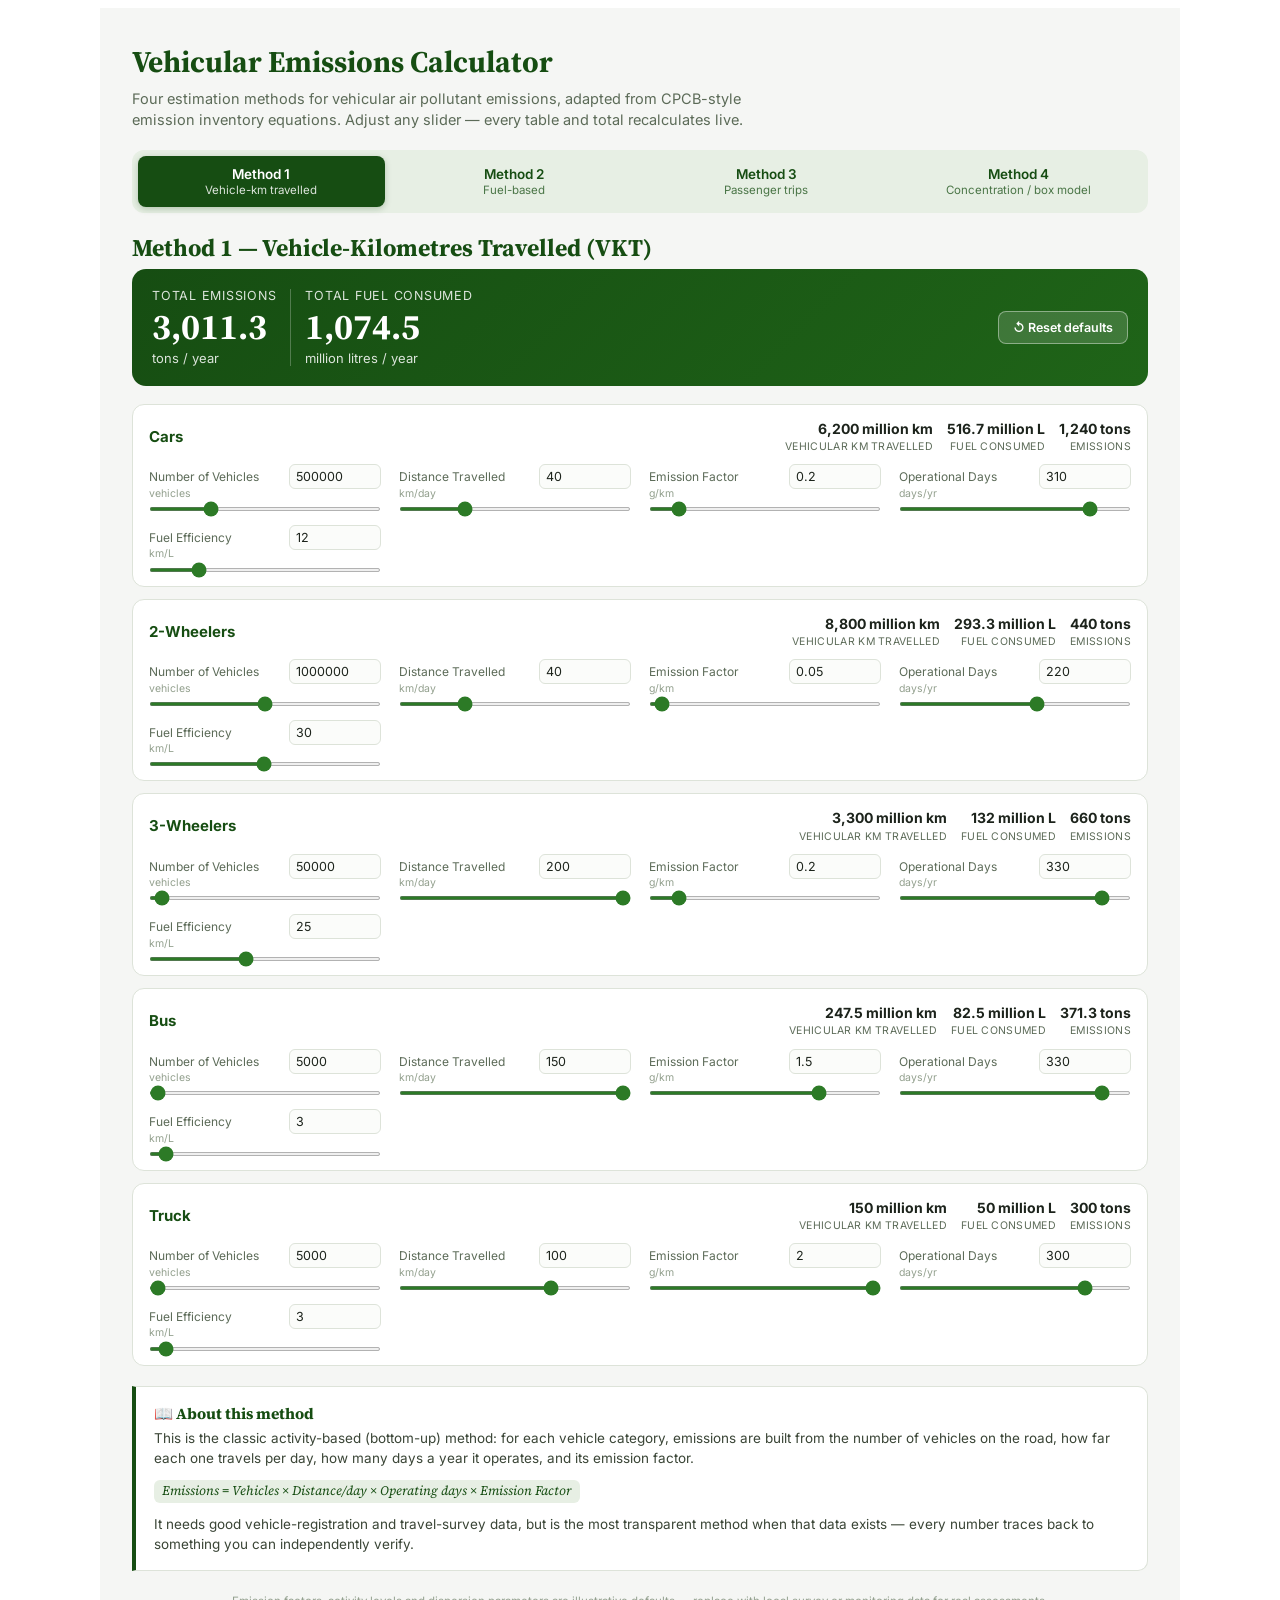
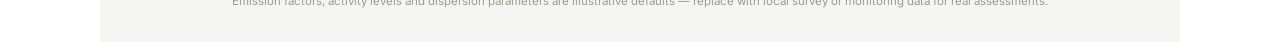
==== index.html @ 89fd250d "ADD VAPIS calculators" ====
<!DOCTYPE html>
<html lang="en">
<head>
<meta charset="UTF-8">
<meta name="viewport" content="width=device-width, initial-scale=1.0">
<title>Vehicular Emissions Calculator — VAPIS</title>
<link rel="stylesheet" href="styles.css">
<link rel="icon" href="https://urbanemissions.info/wp-content/uploads/2016/04/cropped-Big_Grid_512-164D12-32x32.png" type="image/jpeg">
<link rel="preconnect" href="https://fonts.googleapis.com">
<link href="https://fonts.googleapis.com/css2?family=Inter:wght@400;500;600;700;800&family=Source+Serif+4:opsz,wght@8..60,400;8..60,600;8..60,700&display=swap" rel="stylesheet">
</head>
<body>

<div id="vapis-root">
  <div class="vapis-header">
    <h1>Vehicular Emissions Calculator</h1>
    <p>Four estimation methods for vehicular air pollutant emissions, adapted from CPCB-style emission inventory equations. Adjust any slider — every table and total recalculates live.</p>
  </div>

  <div class="vapis-tabs" id="vapis-tabs" role="tablist"></div>
  <div id="vapis-panels"></div>

  <div class="vapis-footer">Emission factors, activity levels and dispersion parameters are illustrative defaults — replace with local survey or monitoring data for real assessments.</div>
</div>
<script src="script.js"></script>

</body>
</html>
---- styles.css ----
#vapis-root, #vapis-root * { box-sizing: border-box; }
#vapis-root {
--green: #164D12;
--green-light: #2c7a26;
--green-pale: #e7efe4;
--bg: #f5f6f4;
--card: #ffffff;
--ink: #1c231b;
--muted: #5c6b58;
--border: #dde3d9;
--amber: #b5750f;
--amber-pale: #fbf1e0;
font-family: 'Inter', -apple-system, BlinkMacSystemFont, sans-serif;
background: var(--bg);
color: var(--ink);
padding: clamp(14px, 3vw, 32px);
max-width: 1080px;
margin: 0 auto;
line-height: 1.45;
}
#vapis-root h1, #vapis-root h2, #vapis-root h3 {
font-family: 'Source Serif 4', Georgia, serif;
color: var(--green);
margin: 0 0 4px 0;
}
.vapis-header { margin-bottom: 20px; }
.vapis-header h1 { font-size: clamp(22px, 4vw, 30px); font-weight: 700; }
.vapis-header p { margin: 4px 0 0 0; color: var(--muted); font-size: 14.5px; max-width: 640px; }

.vapis-tabs {
display: flex;
flex-wrap: wrap;
gap: 6px;
background: var(--green-pale);
padding: 6px;
border-radius: 12px;
margin-bottom: 18px;
}
.vapis-tab {
flex: 1 1 140px;
text-align: center;
padding: 10px 10px;
border: none;
background: transparent;
color: var(--green);
font-family: 'Inter', sans-serif;
font-weight: 600;
font-size: 13.5px;
border-radius: 8px;
cursor: pointer;
transition: background .15s ease, color .15s ease, box-shadow .15s ease;
}
.vapis-tab .vapis-tab-sub { display:block; font-weight: 400; font-size: 11.5px; opacity: .75; margin-top: 1px;}
.vapis-tab:hover { background: #d9e6d5; }
.vapis-tab.active { background: var(--green); color: #fff; box-shadow: 0 2px 6px rgba(22,77,18,.25); }
.vapis-tab.active .vapis-tab-sub { opacity: .85; }

.vapis-panel { display: none; animation: vapis-fade .2s ease; }
.vapis-panel.active { display: block; }
@keyframes vapis-fade { from { opacity: 0; transform: translateY(4px);} to { opacity: 1; transform: none;} }

.vapis-summary {
display: flex;
flex-wrap: wrap;
gap: 14px;
align-items: stretch;
background: var(--green);
background: linear-gradient(135deg, var(--green), #1f6418);
border-radius: 14px;
padding: 18px 20px;
color: #fff;
margin-bottom: 18px;
}
.vapis-summary .vapis-total-label { font-size: 12.5px; text-transform: uppercase; letter-spacing: .06em; opacity: .85; }
.vapis-summary .vapis-total-value { font-family: 'Source Serif 4', serif; font-size: clamp(26px, 5vw, 36px); font-weight: 700; line-height: 1.1; }
.vapis-summary .vapis-total-unit { font-size: 13px; opacity: .85; font-weight: 400; }
.vapis-summary-block { display:flex; flex-direction: column; justify-content: center; gap:2px; }
.vapis-summary-divider { width: 1px; background: rgba(255,255,255,.25); margin: 2px 0; }
.vapis-reset-btn {
margin-left: auto;
align-self: center;
background: rgba(255,255,255,.15);
border: 1px solid rgba(255,255,255,.4);
color: #fff;
padding: 8px 14px;
border-radius: 8px;
font-size: 12.5px;
font-weight: 600;
cursor: pointer;
font-family: 'Inter', sans-serif;
white-space: nowrap;
}
.vapis-reset-btn:hover { background: rgba(255,255,255,.25); }

.vapis-topcontrol {
background: var(--amber-pale);
border: 1px solid #eddcb5;
border-radius: 12px;
padding: 14px 16px;
margin-bottom: 16px;
}
.vapis-topcontrol .vapis-tc-toprow {
display: flex;
flex-wrap: wrap;
align-items: baseline;
justify-content: space-between;
gap: 8px;
margin-bottom: 8px;
}
.vapis-topcontrol .vapis-tc-label { font-weight: 600; font-size: 13.5px; color: var(--amber); }
.vapis-topcontrol .vapis-tc-controls { display:flex; align-items:center; width: 100%; gap: 10px; }
.vapis-topcontrol input[type=range] { flex: 1 1 auto; width: 100%; accent-color: var(--amber); }
.vapis-topcontrol input[type=number] { width: 90px; flex: 0 0 auto; }
.vapis-topcontrol .vapis-warn { font-size: 12px; color: #a13b2a; font-weight: 600; margin-top: 6px; }

.vapis-modes { display: flex; flex-direction: column; gap: 12px; }
.vapis-mode-card {
background: var(--card);
border: 1px solid var(--border);
border-radius: 12px;
padding: 14px 16px;
}
.vapis-mode-head {
display: flex;
align-items: center;
justify-content: space-between;
gap: 10px;
margin-bottom: 10px;
flex-wrap: wrap;
}
.vapis-mode-name { font-weight: 700; font-size: 15px; color: var(--green); }
.vapis-mode-outputs { display: flex; gap: 14px; flex-wrap: wrap; }
.vapis-out-chip { text-align: right; }
.vapis-out-chip .vapis-out-val { font-weight: 700; font-size: 14px; color: var(--ink); }
.vapis-out-chip .vapis-out-lab { font-size: 10.5px; color: var(--muted); text-transform: uppercase; letter-spacing: .03em; }

.vapis-fields { display: grid; grid-template-columns: repeat(auto-fit, minmax(190px, 1fr)); gap: 14px 18px; }
.vapis-field { min-width: 0; }
.vapis-field-head {
display: flex;
align-items: baseline;
justify-content: space-between;
gap: 8px;
margin-bottom: 6px;
}
.vapis-field-head label { font-size: 12px; color: var(--muted); min-width: 0; }
.vapis-field-head label .vapis-unit { color: #93a08e; display:block; font-size: 10.5px; }
.vapis-field-row { display: flex; align-items: center; width: 100%; }
.vapis-field input[type=range] {
width: 100%;
display: block;
accent-color: var(--green-light);
height: 4px;
margin: 0;
}
.vapis-field input[type=number],
.vapis-topcontrol input[type=number],
.vapis-param-card input[type=number] {
width: 92px;
flex: 0 0 auto;
padding: 4px 6px;
border: 1px solid var(--border);
border-radius: 6px;
font-size: 12.5px;
background: #fbfcfa;
color: var(--ink);
font-family: 'Inter', sans-serif;
}
.vapis-field input[type=number]:focus, .vapis-topcontrol input[type=number]:focus { outline: 2px solid var(--green-light); outline-offset: 1px; }

.vapis-params-grid { display: grid; grid-template-columns: repeat(auto-fit, minmax(230px, 1fr)); gap: 14px; margin-bottom: 4px;}
.vapis-param-card { background: var(--card); border: 1px solid var(--border); border-radius: 12px; padding: 14px 16px; }
.vapis-param-card .vapis-field-head { margin-bottom: 8px; }
.vapis-param-card .vapis-field-head label { font-weight: 600; font-size: 13px; color: var(--green); }
.vapis-param-card .vapis-unit { font-weight: 400; color: var(--muted); font-size: 11.5px; }
.vapis-param-card input[type=number] { width: 76px; }

.vapis-explain {
margin-top: 20px;
background: var(--card);
border: 1px solid var(--border);
border-left: 4px solid var(--green);
border-radius: 0 10px 10px 0;
padding: 16px 18px;
}
.vapis-explain h3 { font-size: 15.5px; margin-bottom: 6px; }
.vapis-explain p { margin: 0 0 8px 0; font-size: 13.5px; color: #3a4536; }
.vapis-explain p:last-child { margin-bottom: 0; }
.vapis-explain .vapis-formula {
display: inline-block;
background: var(--green-pale);
border-radius: 6px;
padding: 2px 8px;
font-family: 'Source Serif 4', serif;
font-style: italic;
color: var(--green);
margin: 4px 0;
font-size: 13px;
}

.vapis-footer { margin-top: 22px; text-align: center; font-size: 11.5px; color: #93a08e; }

@media (max-width: 520px) {
.vapis-tab .vapis-tab-sub { display: none; }
.vapis-mode-outputs { width: 100%; justify-content: flex-start; }
.vapis-reset-btn { margin-left: 0; }
}
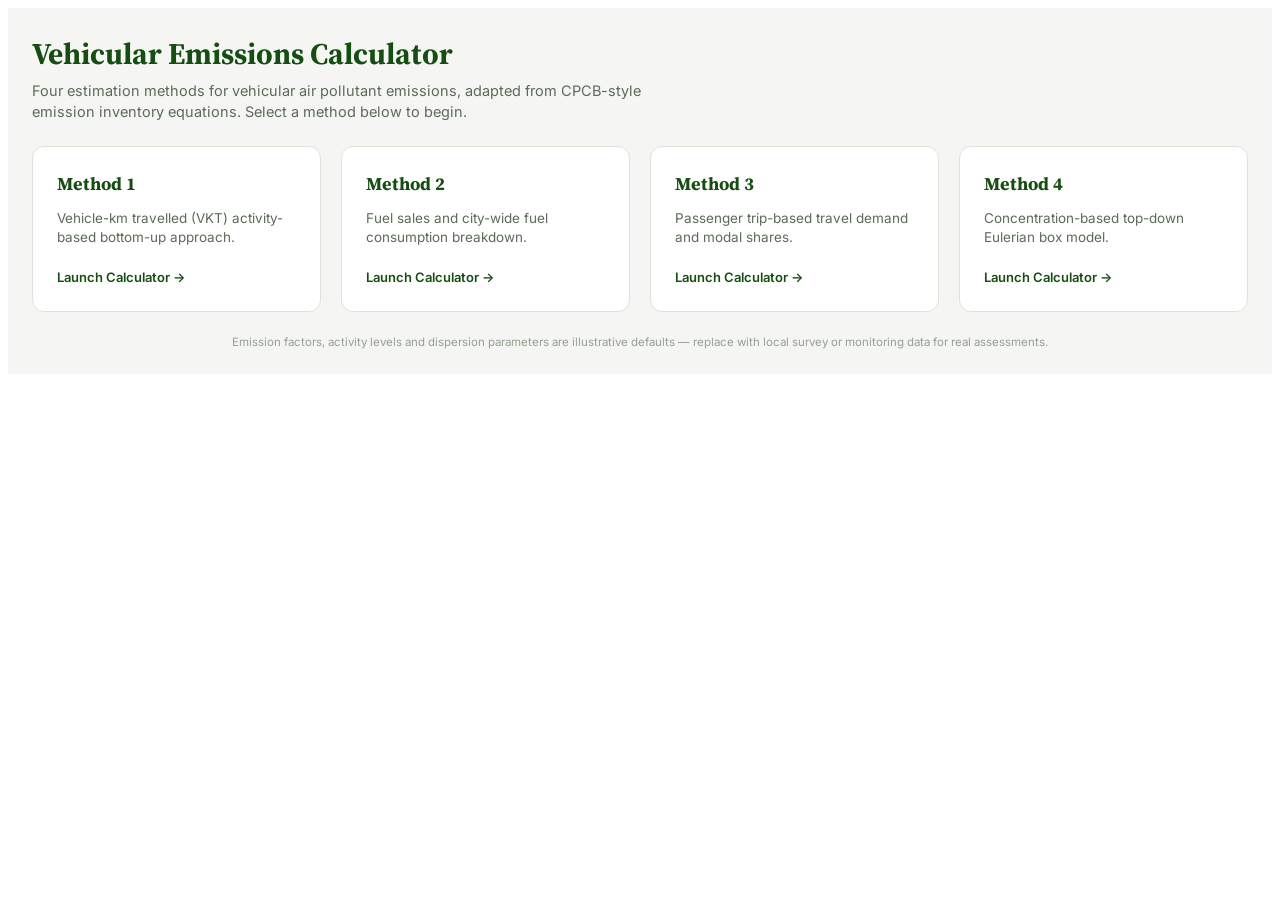
==== commit 6d65ac28: "ADD 4 methods" ====
--- a/index.html
+++ b/index.html
@@ -8,21 +8,82 @@
 <link rel="icon" href="https://urbanemissions.info/wp-content/uploads/2016/04/cropped-Big_Grid_512-164D12-32x32.png" type="image/jpeg">
 <link rel="preconnect" href="https://fonts.googleapis.com">
 <link href="https://fonts.googleapis.com/css2?family=Inter:wght@400;500;600;700;800&family=Source+Serif+4:opsz,wght@8..60,400;8..60,600;8..60,700&display=swap" rel="stylesheet">
+<style>
+  .vapis-index-grid {
+    display: grid;
+    grid-template-columns: repeat(auto-fit, minmax(240px, 1fr));
+    gap: 20px;
+    margin-top: 24px;
+  }
+  .vapis-method-card {
+    background: var(--card);
+    border: 1px solid var(--border);
+    border-radius: 12px;
+    padding: 24px;
+    text-decoration: none;
+    color: var(--ink);
+    display: flex;
+    flex-direction: column;
+    gap: 8px;
+    transition: transform 0.15s ease, box-shadow 0.15s ease, border-color 0.15s ease;
+  }
+  .vapis-method-card:hover {
+    transform: translateY(-2px);
+    box-shadow: 0 6px 16px rgba(22,77,18,0.1);
+    border-color: var(--green-light);
+  }
+  .vapis-method-card h3 {
+    font-size: 18px;
+    margin: 0;
+  }
+  .vapis-method-card span {
+    font-size: 13.5px;
+    color: var(--muted);
+  }
+  .vapis-method-card .vapis-link-text {
+    margin-top: 12px;
+    font-size: 13px;
+    font-weight: 600;
+    color: var(--green);
+  }
+</style>
 </head>
 <body>
 
 <div id="vapis-root">
   <div class="vapis-header">
     <h1>Vehicular Emissions Calculator</h1>
-    <p>Four estimation methods for vehicular air pollutant emissions, adapted from CPCB-style emission inventory equations. Adjust any slider — every table and total recalculates live.</p>
+    <p>Four estimation methods for vehicular air pollutant emissions, adapted from CPCB-style emission inventory equations. Select a method below to begin.</p>
   </div>
 
-  <div class="vapis-tabs" id="vapis-tabs" role="tablist"></div>
-  <div id="vapis-panels"></div>
+  <div class="vapis-index-grid">
+    <a href="method1.html" class="vapis-method-card">
+      <h3>Method 1</h3>
+      <span>Vehicle-km travelled (VKT) activity-based bottom-up approach.</span>
+      <div class="vapis-link-text">Launch Calculator &rarr;</div>
+    </a>
+
+    <a href="method2.html" class="vapis-method-card">
+      <h3>Method 2</h3>
+      <span>Fuel sales and city-wide fuel consumption breakdown.</span>
+      <div class="vapis-link-text">Launch Calculator &rarr;</div>
+    </a>
+
+    <a href="method3.html" class="vapis-method-card">
+      <h3>Method 3</h3>
+      <span>Passenger trip-based travel demand and modal shares.</span>
+      <div class="vapis-link-text">Launch Calculator &rarr;</div>
+    </a>
+
+    <a href="method4.html" class="vapis-method-card">
+      <h3>Method 4</h3>
+      <span>Concentration-based top-down Eulerian box model.</span>
+      <div class="vapis-link-text">Launch Calculator &rarr;</div>
+    </a>
+  </div>
 
   <div class="vapis-footer">Emission factors, activity levels and dispersion parameters are illustrative defaults — replace with local survey or monitoring data for real assessments.</div>
 </div>
-<script src="script.js"></script>
 
 </body>
 </html>
--- a/styles.css
+++ b/styles.css
@@ -1,172 +1,341 @@
+/* =========================================================
+   BASE STYLES & VARIABLES
+   ========================================================= */
 #vapis-root, #vapis-root * { box-sizing: border-box; }
 #vapis-root {
---green: #164D12;
---green-light: #2c7a26;
---green-pale: #e7efe4;
---bg: #f5f6f4;
---card: #ffffff;
---ink: #1c231b;
---muted: #5c6b58;
---border: #dde3d9;
---amber: #b5750f;
---amber-pale: #fbf1e0;
-font-family: 'Inter', -apple-system, BlinkMacSystemFont, sans-serif;
-background: var(--bg);
-color: var(--ink);
-padding: clamp(14px, 3vw, 32px);
-max-width: 1080px;
-margin: 0 auto;
-line-height: 1.45;
-}
+  --green: #164D12;
+  --green-light: #2c7a26;
+  --green-pale: #e7efe4;
+  --bg: #f5f6f4;
+  --card: #ffffff;
+  --ink: #1c231b;
+  --muted: #5c6b58;
+  --border: #dde3d9;
+  --amber: #b5750f;
+  --amber-pale: #fbf1e0;
+  
+  font-family: 'Inter', -apple-system, BlinkMacSystemFont, sans-serif;
+  background: var(--bg);
+  color: var(--ink);
+  padding: clamp(10px, 2vw, 24px);
+  /* Overridden to use maximum screen space for wide tabular layouts */
+  max-width: 100% !important; 
+  margin: 0 auto;
+  line-height: 1.45;
+}
+
 #vapis-root h1, #vapis-root h2, #vapis-root h3 {
-font-family: 'Source Serif 4', Georgia, serif;
-color: var(--green);
-margin: 0 0 4px 0;
-}
+  font-family: 'Source Serif 4', Georgia, serif;
+  color: var(--green);
+  margin: 0 0 4px 0;
+}
+
 .vapis-header { margin-bottom: 20px; }
 .vapis-header h1 { font-size: clamp(22px, 4vw, 30px); font-weight: 700; }
 .vapis-header p { margin: 4px 0 0 0; color: var(--muted); font-size: 14.5px; max-width: 640px; }
 
+/* =========================================================
+   NAVIGATION & POLLUTANT SELECTOR
+   ========================================================= */
+.vapis-pollutant-selector-wrap {
+  margin: -4px 0 20px 0;
+  background: var(--card);
+  padding: 10px 14px;
+  border-radius: 10px;
+  border: 1px solid var(--border);
+  display: inline-flex;
+  align-items: center;
+  gap: 10px;
+}
+.vapis-pollutant-selector-wrap label {
+  font-family: 'Inter', sans-serif;
+  font-size: 13px;
+  font-weight: 600;
+  color: var(--muted);
+}
+.vapis-pollutant-selector-wrap select {
+  font-family: 'Inter', sans-serif;
+  font-size: 13px;
+  font-weight: 700;
+  color: var(--green);
+  padding: 4px 8px;
+  border: 1px solid var(--border);
+  border-radius: 6px;
+  background: #fbfcfa;
+  cursor: pointer;
+  outline: none;
+}
+.vapis-pollutant-selector-wrap select:focus {
+  border-color: var(--green-light);
+}
+
 .vapis-tabs {
-display: flex;
-flex-wrap: wrap;
-gap: 6px;
-background: var(--green-pale);
-padding: 6px;
-border-radius: 12px;
-margin-bottom: 18px;
+  display: flex;
+  flex-wrap: wrap;
+  gap: 6px;
+  background: var(--green-pale);
+  padding: 6px;
+  border-radius: 12px;
+  margin-bottom: 18px;
 }
 .vapis-tab {
-flex: 1 1 140px;
-text-align: center;
-padding: 10px 10px;
-border: none;
-background: transparent;
-color: var(--green);
-font-family: 'Inter', sans-serif;
-font-weight: 600;
-font-size: 13.5px;
-border-radius: 8px;
-cursor: pointer;
-transition: background .15s ease, color .15s ease, box-shadow .15s ease;
+  flex: 1 1 140px;
+  text-align: center;
+  padding: 10px 10px;
+  border: none;
+  background: transparent;
+  color: var(--green);
+  font-family: 'Inter', sans-serif;
+  font-weight: 600;
+  font-size: 13.5px;
+  border-radius: 8px;
+  cursor: pointer;
+  transition: background .15s ease, color .15s ease, box-shadow .15s ease;
 }
 .vapis-tab .vapis-tab-sub { display:block; font-weight: 400; font-size: 11.5px; opacity: .75; margin-top: 1px;}
 .vapis-tab:hover { background: #d9e6d5; }
 .vapis-tab.active { background: var(--green); color: #fff; box-shadow: 0 2px 6px rgba(22,77,18,.25); }
 .vapis-tab.active .vapis-tab-sub { opacity: .85; }
 
-.vapis-panel { display: none; animation: vapis-fade .2s ease; }
-.vapis-panel.active { display: block; }
+/* =========================================================
+   PANELS & CONTAINERS
+   ========================================================= */
+.vapis-panel { display: none; flex-direction: column; animation: vapis-fade .2s ease; height: clamp(460px, 72vh, 740px); border: 1px solid var(--border); border-radius: 14px; overflow: hidden; background: var(--bg); }
+.vapis-panel.active { display: flex; }
 @keyframes vapis-fade { from { opacity: 0; transform: translateY(4px);} to { opacity: 1; transform: none;} }
 
+.vapis-panel-frozen { flex: 0 0 auto; padding: 16px 16px 0 16px; background: var(--bg); }
+.vapis-panel-frozen h2 { font-size: 17px; }
+.vapis-scroll { flex: 1 1 auto; min-height: 0; overflow-y: auto; padding: 14px 16px 16px 16px; }
+.vapis-scroll::-webkit-scrollbar { width: 8px; }
+.vapis-scroll::-webkit-scrollbar-track { background: transparent; }
+.vapis-scroll::-webkit-scrollbar-thumb { background: #c7d2c2; border-radius: 8px; }
+.vapis-scroll::-webkit-scrollbar-thumb:hover { background: var(--green-light); }
+
+/* =========================================================
+   SUMMARY BLOCK
+   ========================================================= */
 .vapis-summary {
-display: flex;
-flex-wrap: wrap;
-gap: 14px;
-align-items: stretch;
-background: var(--green);
-background: linear-gradient(135deg, var(--green), #1f6418);
-border-radius: 14px;
-padding: 18px 20px;
-color: #fff;
-margin-bottom: 18px;
-}
-.vapis-summary .vapis-total-label { font-size: 12.5px; text-transform: uppercase; letter-spacing: .06em; opacity: .85; }
-.vapis-summary .vapis-total-value { font-family: 'Source Serif 4', serif; font-size: clamp(26px, 5vw, 36px); font-weight: 700; line-height: 1.1; }
-.vapis-summary .vapis-total-unit { font-size: 13px; opacity: .85; font-weight: 400; }
-.vapis-summary-block { display:flex; flex-direction: column; justify-content: center; gap:2px; }
-.vapis-summary-divider { width: 1px; background: rgba(255,255,255,.25); margin: 2px 0; }
+  display: flex;
+  align-items: center;
+  gap: 16px;
+  background: var(--green);
+  background: linear-gradient(135deg, var(--green), #1f6418);
+  border-radius: 14px;
+  padding: 16px 22px;
+  color: #fff;
+  margin-bottom: 14px;
+  box-shadow: 0 4px 14px rgba(22,77,18,.18);
+}
+.vapis-summary .vapis-total-label { font-size: 12.5px; text-transform: uppercase; letter-spacing: .08em; opacity: .85; }
+.vapis-summary .vapis-total-value { font-family: 'Source Serif 4', serif; font-size: clamp(30px, 6vw, 44px); font-weight: 700; line-height: 1.1; }
+.vapis-summary .vapis-total-unit { font-size: 13.5px; opacity: .85; font-weight: 400; }
+.vapis-summary-block { display:flex; flex-direction: column; justify-content: center; gap:2px; flex: 1 1 auto; }
 .vapis-reset-btn {
-margin-left: auto;
-align-self: center;
-background: rgba(255,255,255,.15);
-border: 1px solid rgba(255,255,255,.4);
-color: #fff;
-padding: 8px 14px;
-border-radius: 8px;
-font-size: 12.5px;
-font-weight: 600;
-cursor: pointer;
-font-family: 'Inter', sans-serif;
-white-space: nowrap;
+  margin-left: auto;
+  align-self: center;
+  flex: 0 0 auto;
+  background: rgba(255,255,255,.15);
+  border: 1px solid rgba(255,255,255,.4);
+  color: #fff;
+  padding: 8px 14px;
+  border-radius: 8px;
+  font-size: 12.5px;
+  font-weight: 600;
+  cursor: pointer;
+  font-family: 'Inter', sans-serif;
+  white-space: nowrap;
 }
 .vapis-reset-btn:hover { background: rgba(255,255,255,.25); }
 
-.vapis-topcontrol {
-background: var(--amber-pale);
-border: 1px solid #eddcb5;
-border-radius: 12px;
-padding: 14px 16px;
-margin-bottom: 16px;
-}
-.vapis-topcontrol .vapis-tc-toprow {
-display: flex;
-flex-wrap: wrap;
-align-items: baseline;
-justify-content: space-between;
-gap: 8px;
-margin-bottom: 8px;
-}
-.vapis-topcontrol .vapis-tc-label { font-weight: 600; font-size: 13.5px; color: var(--amber); }
-.vapis-topcontrol .vapis-tc-controls { display:flex; align-items:center; width: 100%; gap: 10px; }
-.vapis-topcontrol input[type=range] { flex: 1 1 auto; width: 100%; accent-color: var(--amber); }
-.vapis-topcontrol input[type=number] { width: 90px; flex: 0 0 auto; }
-.vapis-topcontrol .vapis-warn { font-size: 12px; color: #a13b2a; font-weight: 600; margin-top: 6px; }
-
-.vapis-modes { display: flex; flex-direction: column; gap: 12px; }
-.vapis-mode-card {
-background: var(--card);
-border: 1px solid var(--border);
-border-radius: 12px;
-padding: 14px 16px;
-}
-.vapis-mode-head {
-display: flex;
-align-items: center;
-justify-content: space-between;
-gap: 10px;
-margin-bottom: 10px;
-flex-wrap: wrap;
-}
-.vapis-mode-name { font-weight: 700; font-size: 15px; color: var(--green); }
-.vapis-mode-outputs { display: flex; gap: 14px; flex-wrap: wrap; }
-.vapis-out-chip { text-align: right; }
-.vapis-out-chip .vapis-out-val { font-weight: 700; font-size: 14px; color: var(--ink); }
-.vapis-out-chip .vapis-out-lab { font-size: 10.5px; color: var(--muted); text-transform: uppercase; letter-spacing: .03em; }
-
+/* =========================================================
+   NEW SPLIT LAYOUT (Strict 70/30 & Chart Restraints)
+   ========================================================= */
+.vapis-split {
+  display: flex;
+  justify-content: space-between;
+  align-items: flex-start;
+  width: 100%;
+  gap: 2%;
+}
+.vapis-left {
+  flex: 0 0 68%; /* Strictly reserves ~70% */
+  max-width: 68%;
+  min-width: 0;
+  overflow-x: auto; /* Fallback if table gets too wide */
+}
+.vapis-right {
+  flex: 0 0 30%; /* Strictly reserves 30% */
+  max-width: 30%;
+  display: flex;
+  flex-direction: column;
+  position: sticky;
+  top: 16px;
+  background: var(--card);
+  border: 1px solid var(--border);
+  border-radius: 12px;
+  padding: 16px;
+}
+
+/* =========================================================
+   CHART COMPONENT
+   ========================================================= */
+.vapis-chart-selector {
+  width: 100%;
+  padding: 6px 10px;
+  border: 1px solid var(--border);
+  border-radius: 8px;
+  font-family: 'Inter', sans-serif;
+  font-size: 13px;
+  font-weight: 600;
+  color: var(--green);
+  background: #fbfcfa;
+  cursor: pointer;
+  margin-bottom: 12px;
+}
+.vapis-chart-selector:focus {
+  outline: 2px solid var(--green-light);
+  outline-offset: 1px;
+}
+.vapis-chart-container {
+  position: relative; /* REQUIRED to contain Chart.js */
+  width: 100%;
+  aspect-ratio: 1 / 1;
+  max-height: 350px; /* Prevents vertical blowout */
+  margin: 0 auto;
+}
+
+/* =========================================================
+   TABULAR DATA GRID & STRETCHED INPUTS
+   ========================================================= */
+.vapis-table {
+  width: 100%;
+  border-collapse: collapse;
+  background: var(--card);
+  border-radius: 12px;
+  overflow: hidden;
+  box-shadow: 0 1px 3px rgba(0,0,0,0.05);
+  table-layout: fixed; /* Ensures even column distribution */
+}
+.vapis-table th, .vapis-table td {
+  padding: 10px 12px;
+  text-align: right;
+  border: 1px solid var(--border);
+  font-size: 13px;
+}
+.vapis-table th {
+  background: var(--green-pale);
+  color: var(--green);
+  font-weight: 600;
+  text-align: center;
+  vertical-align: bottom;
+  line-height: 1.25;
+}
+.vapis-table td:first-child, .vapis-table th:first-child {
+  text-align: left;
+  font-weight: 600;
+  color: var(--green);
+  width: 120px; /* Fixed width for the category column */
+}
+.vapis-table .vapis-output-cell {
+  background: #fbfbfc;
+  font-weight: 600;
+  color: var(--ink);
+  vertical-align: middle;
+}
+
+/* Stretched cell wrapper for both number and slider */
+.vapis-cell-wrap {
+  display: flex;
+  flex-direction: column;
+  align-items: stretch; /* Forces children to occupy full width */
+  gap: 8px;
+}
+.vapis-cell-wrap input[type=number] {
+  width: 100%;
+  max-width: 100%;
+  padding: 6px;
+  border: 1px solid var(--border);
+  border-radius: 4px;
+  font-size: 12.5px;
+  text-align: right;
+  background: #fff;
+}
+.vapis-cell-wrap input[type=number]:focus {
+  outline: 2px solid var(--green-light);
+  outline-offset: 1px;
+}
+.vapis-cell-wrap input[type=range] {
+  width: 100%;
+  max-width: 100%;
+  height: 6px;
+  margin: 0;
+  accent-color: var(--green-light);
+  cursor: pointer;
+}
+
+/* =========================================================
+   EXPLAIN/INFO BOX
+   ========================================================= */
+.vapis-explain {
+  margin-top: 20px;
+  background: var(--card);
+  border: 1px solid var(--border);
+  border-left: 4px solid var(--green);
+  border-radius: 0 10px 10px 0;
+  padding: 16px 18px;
+}
+.vapis-explain h3 { font-size: 15.5px; margin-bottom: 6px; }
+.vapis-explain p { margin: 0 0 8px 0; font-size: 13.5px; color: #3a4536; }
+.vapis-explain p:last-child { margin-bottom: 0; }
+.vapis-explain .vapis-formula {
+  display: inline-block;
+  background: var(--green-pale);
+  border-radius: 6px;
+  padding: 2px 8px;
+  font-family: 'Source Serif 4', serif;
+  font-style: italic;
+  color: var(--green);
+  margin: 4px 0;
+  font-size: 13px;
+}
+.vapis-footer { margin-top: 22px; text-align: center; font-size: 11.5px; color: #93a08e; }
+
+/* =========================================================
+   LEGACY GRID LAYOUTS (Retained for Method 4 Box Model)
+   ========================================================= */
 .vapis-fields { display: grid; grid-template-columns: repeat(auto-fit, minmax(190px, 1fr)); gap: 14px 18px; }
 .vapis-field { min-width: 0; }
 .vapis-field-head {
-display: flex;
-align-items: baseline;
-justify-content: space-between;
-gap: 8px;
-margin-bottom: 6px;
+  display: flex;
+  align-items: baseline;
+  justify-content: space-between;
+  gap: 8px;
+  margin-bottom: 6px;
 }
 .vapis-field-head label { font-size: 12px; color: var(--muted); min-width: 0; }
 .vapis-field-head label .vapis-unit { color: #93a08e; display:block; font-size: 10.5px; }
 .vapis-field-row { display: flex; align-items: center; width: 100%; }
 .vapis-field input[type=range] {
-width: 100%;
-display: block;
-accent-color: var(--green-light);
-height: 4px;
-margin: 0;
+  width: 100%;
+  display: block;
+  accent-color: var(--green-light);
+  height: 4px;
+  margin: 0;
 }
 .vapis-field input[type=number],
-.vapis-topcontrol input[type=number],
 .vapis-param-card input[type=number] {
-width: 92px;
-flex: 0 0 auto;
-padding: 4px 6px;
-border: 1px solid var(--border);
-border-radius: 6px;
-font-size: 12.5px;
-background: #fbfcfa;
-color: var(--ink);
-font-family: 'Inter', sans-serif;
-}
-.vapis-field input[type=number]:focus, .vapis-topcontrol input[type=number]:focus { outline: 2px solid var(--green-light); outline-offset: 1px; }
+  width: 92px;
+  flex: 0 0 auto;
+  padding: 4px 6px;
+  border: 1px solid var(--border);
+  border-radius: 6px;
+  font-size: 12.5px;
+  background: #fbfcfa;
+  color: var(--ink);
+  font-family: 'Inter', sans-serif;
+}
+.vapis-field input[type=number]:focus { outline: 2px solid var(--green-light); outline-offset: 1px; }
 
 .vapis-params-grid { display: grid; grid-template-columns: repeat(auto-fit, minmax(230px, 1fr)); gap: 14px; margin-bottom: 4px;}
 .vapis-param-card { background: var(--card); border: 1px solid var(--border); border-radius: 12px; padding: 14px 16px; }
@@ -175,33 +344,17 @@
 .vapis-param-card .vapis-unit { font-weight: 400; color: var(--muted); font-size: 11.5px; }
 .vapis-param-card input[type=number] { width: 76px; }
 
-.vapis-explain {
-margin-top: 20px;
-background: var(--card);
-border: 1px solid var(--border);
-border-left: 4px solid var(--green);
-border-radius: 0 10px 10px 0;
-padding: 16px 18px;
-}
-.vapis-explain h3 { font-size: 15.5px; margin-bottom: 6px; }
-.vapis-explain p { margin: 0 0 8px 0; font-size: 13.5px; color: #3a4536; }
-.vapis-explain p:last-child { margin-bottom: 0; }
-.vapis-explain .vapis-formula {
-display: inline-block;
-background: var(--green-pale);
-border-radius: 6px;
-padding: 2px 8px;
-font-family: 'Source Serif 4', serif;
-font-style: italic;
-color: var(--green);
-margin: 4px 0;
-font-size: 13px;
-}
-
-.vapis-footer { margin-top: 22px; text-align: center; font-size: 11.5px; color: #93a08e; }
+/* =========================================================
+   MEDIA QUERIES
+   ========================================================= */
+@media (max-width: 1100px) {
+  .vapis-split { flex-direction: column; gap: 24px; }
+  .vapis-left { flex: none; width: 100%; max-width: 100%; }
+  .vapis-right { flex: none; width: 100%; max-width: 400px; margin: 0 auto; position: static; }
+  .vapis-table { table-layout: auto; } 
+}
 
 @media (max-width: 520px) {
-.vapis-tab .vapis-tab-sub { display: none; }
-.vapis-mode-outputs { width: 100%; justify-content: flex-start; }
-.vapis-reset-btn { margin-left: 0; }
-}
+  .vapis-tab .vapis-tab-sub { display: none; }
+  .vapis-reset-btn { margin-left: 0; }
+}
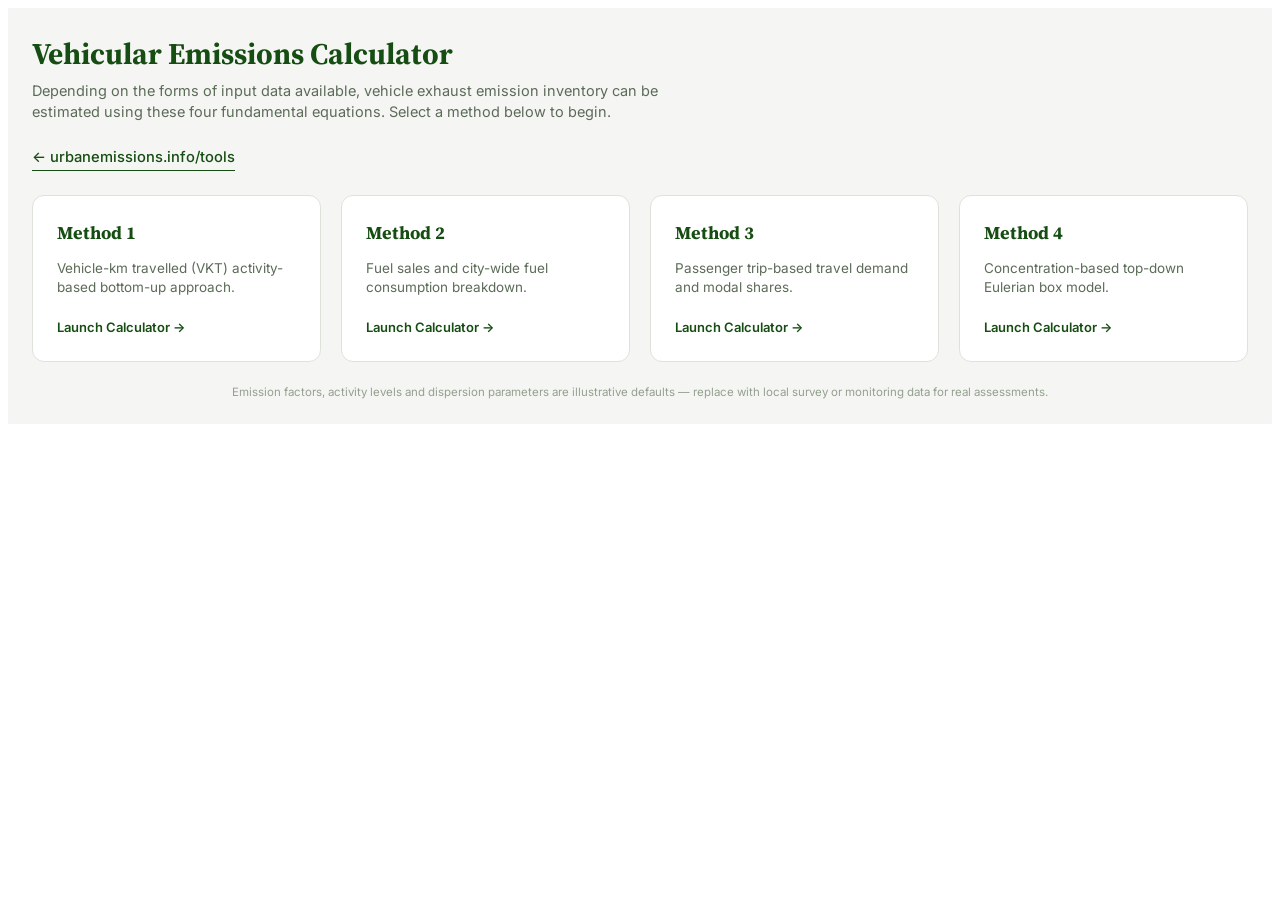
==== commit 10472092: "UPDATE design" ====
--- a/index.html
+++ b/index.html
@@ -53,7 +53,8 @@
 <div id="vapis-root">
   <div class="vapis-header">
     <h1>Vehicular Emissions Calculator</h1>
-    <p>Four estimation methods for vehicular air pollutant emissions, adapted from CPCB-style emission inventory equations. Select a method below to begin.</p>
+    <p>Depending on the forms of input data available, vehicle exhaust emission inventory can be estimated using these four fundamental equations. Select a method below to begin.</p>
+    <a class="home-link" href="https://urbanemissions.info/tools/air-quality-information-awareness-for-better-planning/" target="_blank" rel="noopener">← urbanemissions.info/tools</a>
   </div>
 
   <div class="vapis-index-grid">
--- a/styles.css
+++ b/styles.css
@@ -1,3 +1,18 @@
+.home-link{
+    display: inline-flex;
+    align-items: center;
+    gap: 0.4rem;
+    margin-top: 1.6rem;
+    font-size: 0.92rem;
+    font-weight: 500;
+    color: var(--green);
+    text-decoration: none;
+    border-bottom: 1px solid var(--green);
+    padding-bottom: 2px;
+    transition: opacity 0.15s ease;
+  }
+
+.home-link:hover{ opacity: 0.65; }
 /* =========================================================
    BASE STYLES & VARIABLES
    ========================================================= */
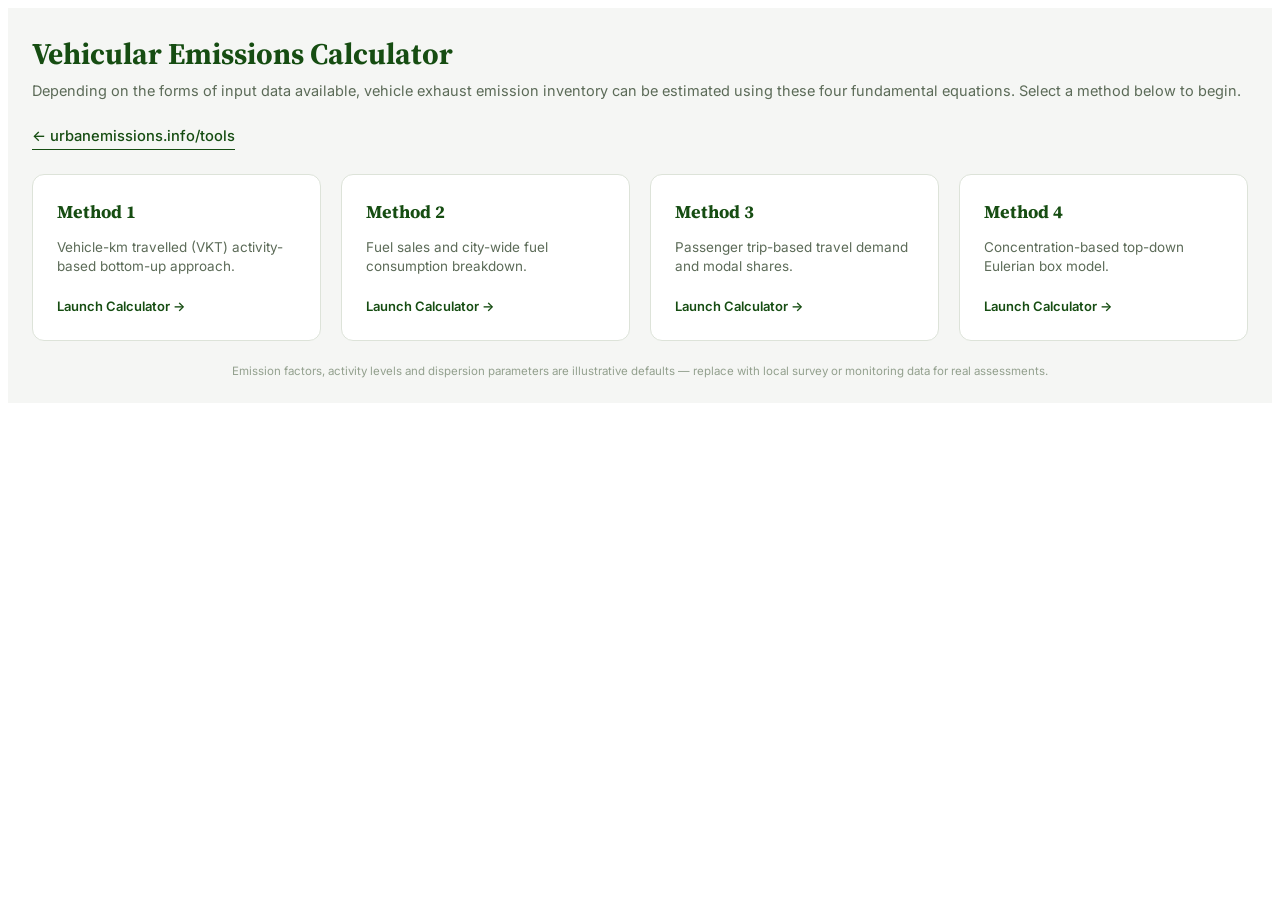
==== commit 02ad8134: "UPDATE title" ====
--- a/index.html
+++ b/index.html
@@ -3,7 +3,7 @@
 <head>
 <meta charset="UTF-8">
 <meta name="viewport" content="width=device-width, initial-scale=1.0">
-<title>Vehicular Emissions Calculator — VAPIS</title>
+<title>Transport Emissions Calculator</title>
 <link rel="stylesheet" href="styles.css">
 <link rel="icon" href="https://urbanemissions.info/wp-content/uploads/2016/04/cropped-Big_Grid_512-164D12-32x32.png" type="image/jpeg">
 <link rel="preconnect" href="https://fonts.googleapis.com">
--- a/styles.css
+++ b/styles.css
@@ -16,7 +16,6 @@
 /* =========================================================
    BASE STYLES & VARIABLES
    ========================================================= */
-#vapis-root, #vapis-root * { box-sizing: border-box; }
 #vapis-root {
   --green: #164D12;
   --green-light: #2c7a26;
@@ -47,7 +46,7 @@
 
 .vapis-header { margin-bottom: 20px; }
 .vapis-header h1 { font-size: clamp(22px, 4vw, 30px); font-weight: 700; }
-.vapis-header p { margin: 4px 0 0 0; color: var(--muted); font-size: 14.5px; max-width: 640px; }
+.vapis-header p { margin: 4px 0 0 0; color: var(--muted); font-size: 14.5px; }
 
 /* =========================================================
    NAVIGATION & POLLUTANT SELECTOR
@@ -189,7 +188,7 @@
   background: var(--card);
   border: 1px solid var(--border);
   border-radius: 12px;
-  padding: 16px;
+  padding: 6px;
 }
 
 /* =========================================================
@@ -359,6 +358,36 @@
 .vapis-param-card .vapis-unit { font-weight: 400; color: var(--muted); font-size: 11.5px; }
 .vapis-param-card input[type=number] { width: 76px; }
 
+.vapis-table td.vapis-delete-cell {
+  text-align: center;
+  vertical-align: middle;
+}
+/* Style the red delete button */
+.vapis-delete-cell {
+  background: #d32f2fd7;
+}
+.vapis-row-delete {
+  /* Existing styles */
+  border: none;
+  background: transparent;
+  color: black;
+  cursor: pointer;
+  font-size: 1.3rem;
+  line-height: 1;
+  display: inline-flex;
+  align-items: center;
+  justify-content: center;
+  width: 24px;
+  height: 24px;
+}
+.vapis-row-delete:disabled {
+  opacity: 0.3;
+  cursor: not-allowed;
+}
+
+.vapis-row-delete:hover:not(:disabled) {
+  opacity: 0.7;
+}
 /* =========================================================
    MEDIA QUERIES
    ========================================================= */
